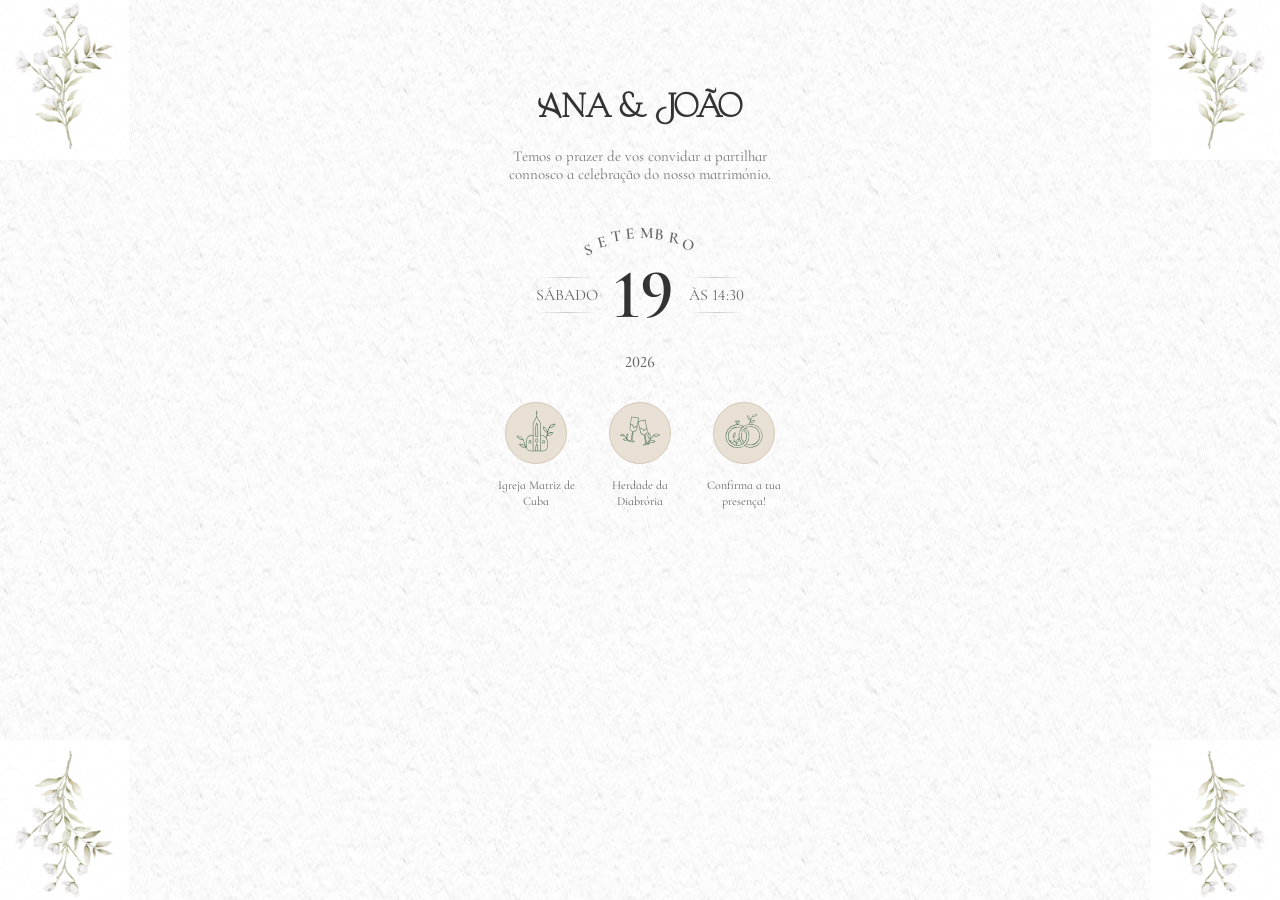
==== convite.html @ d4cdc8d2 "Add files via upload" ====
<!DOCTYPE html>
<html lang="pt">
<head>
  <meta charset="UTF-8">
  <title>Convite Casamento</title>

  <meta name="viewport" content="width=device-width, initial-scale=1.0">

  <!-- Fontes -->
  <link href="https://fonts.googleapis.com/css2?family=Cormorant+Infant:wght@300;400;500;600;700&display=swap" rel="stylesheet">
  <link href="https://fonts.googleapis.com/css2?family=Playfair+Display&family=Great+Vibes&display=swap" rel="stylesheet">

  <link rel="stylesheet" href="css/style.css">
</head>

<body>

  <!-- Ornamentos -->
  <div class="ornament top-left"></div>
  <div class="ornament top-right"></div>
  <div class="ornament bottom-left"></div>
  <div class="ornament bottom-right"></div>

  <div class="container">

    <h2 class="nomes">Ana & João</h2>

    <p class="frase">
      Temos o prazer de vos convidar a partilhar<br>
      connosco a celebração do nosso matrimónio.
    </p>

    <!-- DATA -->
    <div class="data">
      <div class="mes">
        <span>S</span><span>E</span><span>T</span><span>E</span><span>M</span><span>B</span><span>R</span><span>O</span>
      </div>

      <div class="linha">
        <span class="dia-semana">SÁBADO</span>
        <h1>19</h1>
        <span class="hora">ÀS 14:30</span>
      </div>

      <p class="ano">2026</p>
    </div>

    <!-- ICONES -->
    <div class="icons">
      <div class="icon-item">
        <div class="circle">
          <a href="https://www.google.com/maps/place/Igreja+Matriz+de+S%C3%A3o+Vicente/@38.1674891,-7.8931724,17z/data=!3m1!4b1!4m6!3m5!1s0xd1a0edcd490adb5:0x2ef035449714cdfe!8m2!3d38.1674891!4d-7.8905975!16s%2Fg%2F11g8xkr_s8?entry=ttu&g_ep=EgoyMDI2MDMwNC4xIKXMDSoASAFQAw%3D%3D" target="_blank">
            <img src="assets/igreja.svg" alt="Local">
          </a>
        </div>
        <p class="icon-text">Igreja Matriz de Cuba</p>
      </div>

      <!-- COPOS -->
      <div class="icon-item">
        <div class="circle">
          <a href="https://www.google.com/maps/place/Herdade+da+Diabr%C3%B3ria+-+Agroturismo/@38.0478917,-7.9405616,17z/data=!3m1!4b1!4m9!3m8!1s0xd1a12c5d1a5b58b:0x852acee4767ea145!5m2!4m1!1i2!8m2!3d38.0478917!4d-7.9379867!16s%2Fg%2F1tc_gjbj?entry=ttu&g_ep=EgoyMDI2MDMwNC4xIKXMDSoASAFQAw%3D%3D" target="_blank">
            <img src="assets/copos.svg" alt="Presentes">
          </a>
        </div>
        <p class="icon-text">Herdade da Diabrória</p>
      </div>

      <!-- ALIANÇAS -->
      <div class="icon-item">
        <div class="circle">
          <a href="https://forms.office.com/r/0EmKimUbge?origin=lprLink" target="_blank">
            <img src="assets/aneis.svg" alt="Confirmar">
          </a>
        </div>
        <p class="icon-text">Confirma a tua presença!</p>
      </div>

    </div>

  </div>

</body>
</html>
---- css/style.css ----
html, body {
  font-family: 'Cormorant Infant', serif;
  margin: 0;
  color: #333;
  text-align: center;
}

@font-face {
  font-family: 'SS Bruney';
  src: url('../fonts/ss-bruney.otf') format('opentype');
  font-weight: normal;
  font-style: normal;
}

body {
  margin: 0;
  padding: 0;
  background: url(../assets/fundo.png);
  font-family: 'Cormorant Infant', serif;
  display: flex;
  justify-content: center;
  align-items: flex-start;
  min-height: 100vh;
}

/* CONTAINER CENTRAL */
/* Adiciona margem superior para descer o conteúdo */
.container {
  margin-top: 40px; /* ajuste conforme necessário */
  width: 420px;
  background: url(../assets/fundo.png);
  /*margin: 40px auto;*/
  padding: 30px 30px 50px 30px;
  text-align: center;
  position: relative;
 /* box-shadow: 0 0 20px rgba(0,0,0,0.05); */
}

/* TEXTOS */
.iniciais {
  color: #bcbcbc;
  max-width: 120px;
  max-height: 120px;
  letter-spacing: 6px;
}

.frase {
  font-size: 15px;
  color: #777;
  margin: 5px 0 5px 0;
}

.pais {
  font-size: 12px;
  color: #999;
}

.nomes {
  font-family: 'SS Bruney', 'Great Vibes', cursive;
  font-size: 36px;
  margin: 15px 0;
}

.convite {
  font-size: 13px;
  margin-bottom: 25px;
}

/* DATA */
.data {
  position: relative;
  margin: 40px 0 30px 0;
  text-align: center;
}

.mes {
  font-family: 'Cormorant Infant', serif;
  font-size: 16px;
  font-weight: 600;
  color: #666;
  position: relative;
  height: 24px;
  margin: 0 auto 5px auto;
  text-align: center;
}

.mes span {
  display: inline-block;
  position: absolute;
  top: 0;
  left: 50%;
  transform-origin: 0 50px;
}

.mes span:nth-child(1) { transform: rotate(-20deg) translateX(-45px); }
.mes span:nth-child(2) { transform: rotate(-15deg) translateX(-33px); }
.mes span:nth-child(3) { transform: rotate(-10deg) translateX(-22px); }
.mes span:nth-child(4) { transform: rotate(-5deg) translateX(-11px); }
.mes span:nth-child(5) { transform: rotate(0deg) translateX(0px); }
.mes span:nth-child(6) { transform: rotate(5deg) translateX(11px); }
.mes span:nth-child(7) { transform: rotate(10deg) translateX(22px); }
.mes span:nth-child(8) { transform: rotate(15deg) translateX(33px); }

.data .linha {
  display: flex;
  justify-content: center;
  align-items: center;
  gap: 15px;
  position: relative;
}

.dia-semana,
.hora {
  font-size: 16px;
  color: #666;
  position: relative;
}

.dia-semana::before,
.dia-semana::after,
.hora::before,
.hora::after {
  content: '';
  position: absolute;
  left: 0;
  right: 0;
  height: 1px;
  background: linear-gradient(to right, transparent, #ccc, transparent);
}

.dia-semana::before,
.hora::before {
  top: -8px;
}

.dia-semana::after,
.hora::after {
  bottom: -8px;
}

.data h1 {
  font-size: 70px;
  margin: 0;
  font-weight: 600;
}

.ano {
  margin-top: 15px;
  font-size: 16px;
  color: #666;
  font-weight: 500;
}

/* ORNAMENTOS */
.ornament {
  position: fixed;
  width: 160px;
  height: 160px;
  background-size: contain;
  background-repeat: no-repeat;
  opacity: 0.85;
  pointer-events: none;
  z-index: 10;
}

/* IMPORTANTE: usa a mesma imagem e roda */
.top-left {
  top: 0;
  left: 0;
  background-image: url('../assets/ornamento.png');
}

.top-right {
  top: 0;
  right: 0;
  background-image: url('../assets/ornamento.png');
  transform: scaleX(-1);
}

.bottom-left {
  bottom: 0;
  left: 0;
  background-image: url('../assets/ornamento.png');
  transform: scaleY(-1);
}

.bottom-right {
  bottom: 0;
  right: 0;
  background-image: url('../assets/ornamento.png');
  transform: scale(-1);
}

.icons {
  display: flex;
  justify-content: center;
  gap: 30px;
  margin-top: 40px;
  flex-wrap: wrap;
}

.icon-item {
  display: flex;
  flex-direction: column;
  align-items: center;
  gap: 8px;
  width: auto;
  height: auto;
}

.circle {
  width: 60px;
  height: 60px;
  border-radius: 50%;
  background-color: #e8e0d5;  /* bege próximo do fundo #f5f0ea */
  border: 1px solid #d4c8b8;
  display: flex;
  align-items: center;
  justify-content: center;
  margin: 0 auto 8px;
  transition: background-color 0.2s;
}

.circle:hover {
  background-color: #ddd4c6;
}

.circle img {
  width: 32px;
  height: 32px;
  object-fit: contain;
}

.icon-item {
  display: flex;
  flex-direction: column;
  align-items: center;
  gap: 6px;
}

.icon-text {
  font-family: 'Cormorant Infant', Georgia, serif;
  font-size: 12px;
  color: #8a7560;
  text-align: center;
  max-width: 80px;
}

.icons {
  display: flex;
  justify-content: center;
  gap: 24px;
  margin-top: 24px;
}

.icons img {
  width: 50px;
  height: 50px;
  object-fit: contain;
}

.icon-text {
  margin: 0;
  font-size: 12px;
  color: #666;
  line-height: 1.3;
  word-wrap: break-word;
  white-space: normal;
  max-width: 80px;
  text-align: center;
}
.label {
  width: 100px;
  height: 50px;
  background-color: white;
  border-radius: 50px 50px 0 0;
  display: flex;
  align-items: center;
  justify-content: center;
  font-size: 12px;
  color: #666;
  margin-bottom: 10px;
  box-shadow: 0 2px 8px rgba(0, 0, 0, 0.1);
}

.label.below {
  border-radius: 0 0 50px 50px;
  margin-top: 10px;
  margin-bottom: 0;
}
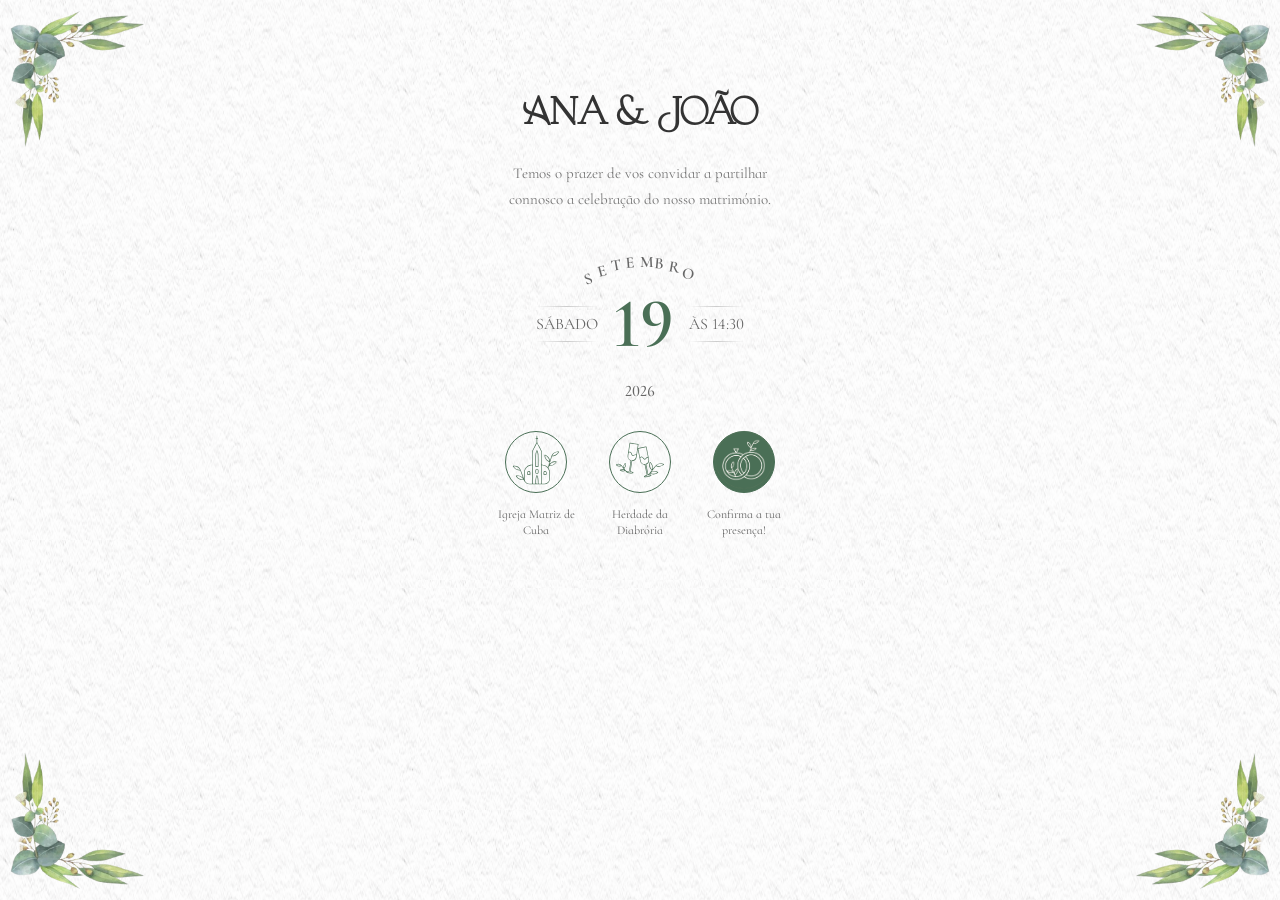
==== commit f5a0ef42: "Update convite.html" ====
--- a/convite.html
+++ b/convite.html
@@ -67,10 +67,10 @@
       </div>
 
       <!-- ALIANÇAS -->
-      <div class="icon-item">
+      <div class="icon-item destaque">
         <div class="circle">
-          <a href="https://forms.office.com/r/0EmKimUbge?origin=lprLink" target="_blank">
-            <img src="assets/aneis.svg" alt="Confirmar">
+          <a href="https://forms.office.com/r/0EmKimUbge?origin=lprLink" target="_blank" >
+            <img src="assets/aliancas - verde.png" alt="Confirmar">
           </a>
         </div>
         <p class="icon-text">Confirma a tua presença!</p>
@@ -81,4 +81,4 @@
   </div>
 
 </body>
-</html>+</html>
--- a/css/style.css
+++ b/css/style.css
@@ -66,6 +66,26 @@
   margin-bottom: 25px;
 }
 
+
+.convite-inner{
+  padding:40px 28px;
+  text-align:center;
+}
+
+.nomes{
+  font-size:42px;
+  margin-bottom:20px;
+}
+
+.frase{
+  line-height:1.7;
+  margin-bottom:40px;
+}
+
+.data{
+  font-size:22px;
+}
+
 /* DATA */
 .data {
   position: relative;
@@ -107,6 +127,7 @@
   align-items: center;
   gap: 15px;
   position: relative;
+  color: #4A6F56;
 }
 
 .dia-semana,
@@ -212,8 +233,8 @@
   width: 60px;
   height: 60px;
   border-radius: 50%;
-  background-color: #e8e0d5;  /* bege próximo do fundo #f5f0ea */
-  border: 1px solid #d4c8b8;
+  background-color: transparent;  /* bege próximo do fundo #f5f0ea */
+  border: 1px solid #4A6F56;
   display: flex;
   align-items: center;
   justify-content: center;
@@ -254,8 +275,8 @@
 }
 
 .icons img {
-  width: 50px;
-  height: 50px;
+  width: 60px;
+  height: 60px;
   object-fit: contain;
 }
 
@@ -269,6 +290,10 @@
   max-width: 80px;
   text-align: center;
 }
+
+.destaque .circle{
+  background:#4A6F56;
+}
 .label {
   width: 100px;
   height: 50px;
@@ -288,3 +313,123 @@
   margin-top: 10px;
   margin-bottom: 0;
 }
+
+
+.scene{
+  display:flex;
+  align-items:center;
+  justify-content:center;
+  width:100vw;
+  height:100vh;
+  overflow:visible;
+  background:#f5f0ea;
+}
+
+.envelope-wrap{
+  position:relative;
+  width:360px;
+  height:560px;
+  cursor:pointer;
+}
+
+.envelope-wrap svg{
+  position:absolute;
+  inset:0;
+  width:100%;
+  height:100%;
+  z-index:5;
+}
+
+.flap-top-g{
+  transform-origin:180px 0px;
+  transform-box:view-box;
+  transition:transform 0.8s cubic-bezier(.4,0,.2,1);
+}
+
+.open .flap-top-g{
+  transform:rotateX(180deg);
+}
+
+.seal-area{
+  position:absolute;
+  left:50%;
+  top:56%;
+  transform:translate(-50%, -50%);
+  z-index:20;
+  transition:opacity .3s;
+}
+
+.open .seal-area{
+  opacity:0;
+  pointer-events:none;
+}
+
+.seal-img{
+  width:90px;
+  height:90px;
+  border-radius:50%;
+  object-fit:cover;
+}
+
+.click-hint{
+  margin-top:12px;
+}
+
+.click-hint span{
+  font-size:18px;
+  color:#b0915a;
+  font-style:italic;
+}
+
+.convite-card{
+  position:absolute;
+
+  left:50%;
+  top:50%;
+
+  width:320px;
+  height:480px;
+
+  transform:
+    translate(-50%, 120%);
+
+  background:url(../assets/fundo.png);
+
+  border-radius:12px;
+
+  z-index:100;
+
+  overflow:auto;
+
+  transition:
+    transform 1.3s cubic-bezier(.22,1,.36,1);
+
+  box-shadow:
+    0 12px 30px rgba(0,0,0,.16);
+}
+
+.convite-card.show{
+  transform:
+    translate(-50%, -50%);
+}
+
+
+
+/* CARTÃO SAI DO ENVELOPE */
+.convite-card.show{
+  transform:
+    translateX(-50%)
+translateY(-55%);}
+
+/* ESCONDE O ENVELOPE */
+.envelope-hidden svg,
+.envelope-hidden .seal-area{
+  opacity:0;
+  transition:opacity .8s ease;
+  pointer-events:none;
+}
+
+/* CONVITE PASSA PARA A FRENTE */
+.envelope-hidden .convite-card{
+  z-index:50;
+}
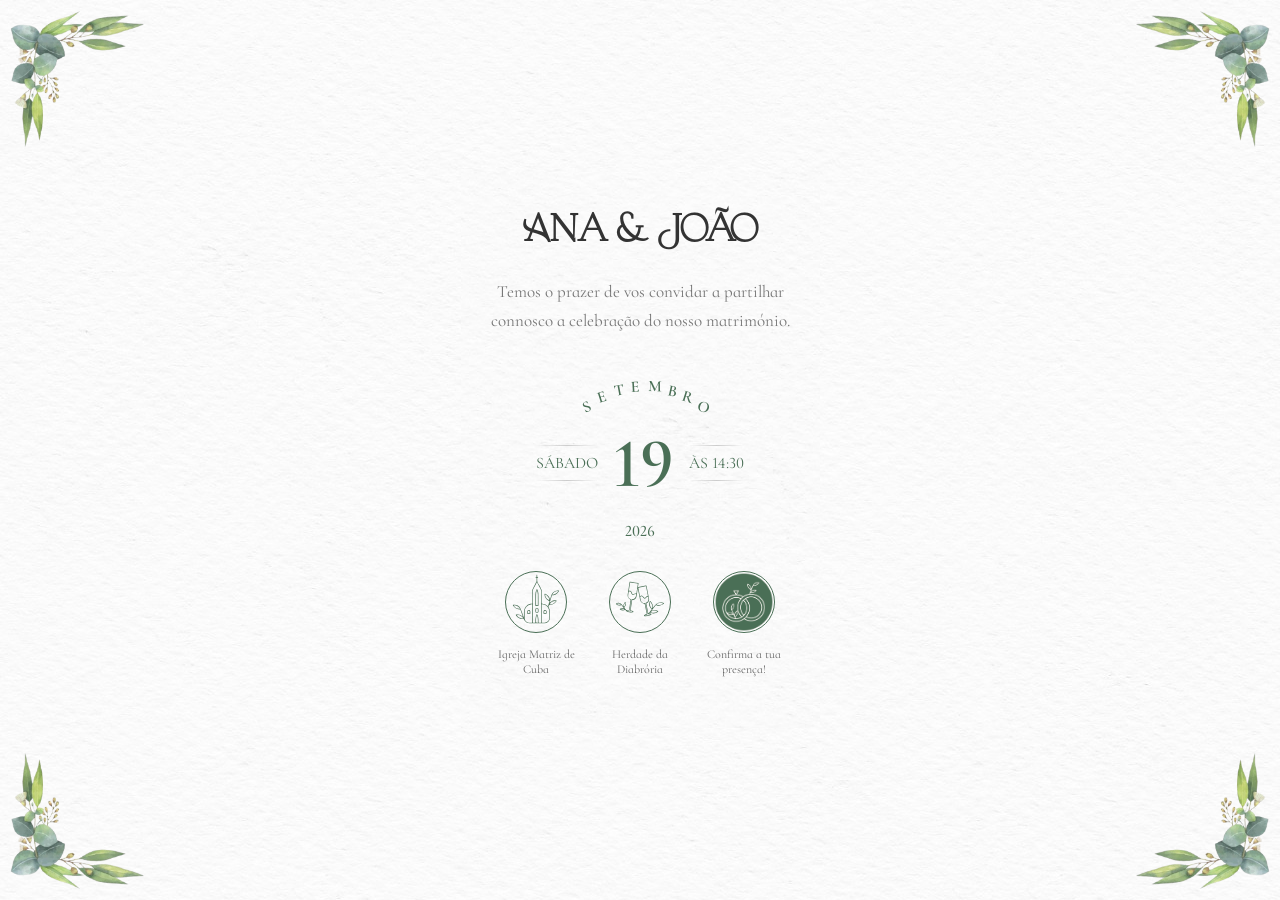
==== commit 3a7796d8: "Updated convite.html" ====
--- a/convite.html
+++ b/convite.html
@@ -2,50 +2,55 @@
 <html lang="pt">
 <head>
   <meta charset="UTF-8">
-  <title>Convite Casamento</title>
-
+  <title>Casamento Ana & João</title>
   <meta name="viewport" content="width=device-width, initial-scale=1.0">
-
-  <!-- Fontes -->
   <link href="https://fonts.googleapis.com/css2?family=Cormorant+Infant:wght@300;400;500;600;700&display=swap" rel="stylesheet">
   <link href="https://fonts.googleapis.com/css2?family=Playfair+Display&family=Great+Vibes&display=swap" rel="stylesheet">
-
   <link rel="stylesheet" href="css/style.css">
+  <style>
+    .mes {
+      height: 40px;
+      margin: 0 auto 5px auto;
+    }
+    .mes {
+      height: 40px;
+      margin: 0 auto 5px auto;
+    }
+    .mes span {
+      transform-origin: center 65px;
+    }
+    .mes span:nth-child(1) { transform: rotate(-24.5deg) translateX(-38px); }
+    .mes span:nth-child(2) { transform: rotate(-17.5deg) translateX(-27px); }
+    .mes span:nth-child(3) { transform: rotate(-10.5deg) translateX(-16px); }
+    .mes span:nth-child(4) { transform: rotate(-3.5deg) translateX(-6px); }
+    .mes span:nth-child(5) { transform: rotate(2deg) translateX(6px); }
+    .mes span:nth-child(6) { transform: rotate(12deg) translateX(17px); }
+    .mes span:nth-child(7) { transform: rotate(17.5deg) translateX(27px); }
+    .mes span:nth-child(8) { transform: rotate(24.5deg) translateX(38px); }
+  </style>
 </head>
-
 <body>
-
-  <!-- Ornamentos -->
   <div class="ornament top-left"></div>
   <div class="ornament top-right"></div>
   <div class="ornament bottom-left"></div>
   <div class="ornament bottom-right"></div>
-
   <div class="container">
-
     <h2 class="nomes">Ana & João</h2>
-
     <p class="frase">
       Temos o prazer de vos convidar a partilhar<br>
       connosco a celebração do nosso matrimónio.
     </p>
-
-    <!-- DATA -->
     <div class="data">
       <div class="mes">
         <span>S</span><span>E</span><span>T</span><span>E</span><span>M</span><span>B</span><span>R</span><span>O</span>
       </div>
-
       <div class="linha">
         <span class="dia-semana">SÁBADO</span>
         <h1>19</h1>
         <span class="hora">ÀS 14:30</span>
       </div>
-
       <p class="ano">2026</p>
     </div>
-
-    <!-- ICONES -->
     <div class="icons">
       <div class="icon-item">
         <div class="circle">
@@ -55,8 +60,6 @@
         </div>
         <p class="icon-text">Igreja Matriz de Cuba</p>
       </div>
-
-      <!-- COPOS -->
       <div class="icon-item">
         <div class="circle">
           <a href="https://www.google.com/maps/place/Herdade+da+Diabr%C3%B3ria+-+Agroturismo/@38.0478917,-7.9405616,17z/data=!3m1!4b1!4m9!3m8!1s0xd1a12c5d1a5b58b:0x852acee4767ea145!5m2!4m1!1i2!8m2!3d38.0478917!4d-7.9379867!16s%2Fg%2F1tc_gjbj?entry=ttu&g_ep=EgoyMDI2MDMwNC4xIKXMDSoASAFQAw%3D%3D" target="_blank">
@@ -65,20 +68,15 @@
         </div>
         <p class="icon-text">Herdade da Diabrória</p>
       </div>
-
-      <!-- ALIANÇAS -->
       <div class="icon-item destaque">
         <div class="circle">
-          <a href="https://forms.office.com/r/0EmKimUbge?origin=lprLink" target="_blank" >
+          <a href="https://forms.office.com/r/0EmKimUbge?origin=lprLink" target="_blank">
             <img src="assets/aliancas - verde.png" alt="Confirmar">
           </a>
         </div>
         <p class="icon-text">Confirma a tua presença!</p>
       </div>
-
     </div>
-
   </div>
-
 </body>
 </html>
--- a/css/style.css
+++ b/css/style.css
@@ -3,6 +3,7 @@
   margin: 0;
   color: #333;
   text-align: center;
+  overflow-x:hidden;
 }
 
 @font-face {
@@ -15,25 +16,24 @@
 body {
   margin: 0;
   padding: 0;
-  background: url(../assets/fundo.png);
+  background: url(../assets/fundo.jpeg);
   font-family: 'Cormorant Infant', serif;
   display: flex;
   justify-content: center;
-  align-items: flex-start;
-  min-height: 100vh;
+  align-items: center; /* era flex-start — agora centra verticalmente */
+
+  min-height:100dvh;
+  overflow-x:hidden;
 }
 
 /* CONTAINER CENTRAL */
-/* Adiciona margem superior para descer o conteúdo */
 .container {
-  margin-top: 40px; /* ajuste conforme necessário */
-  width: 420px;
-  background: url(../assets/fundo.png);
-  /*margin: 40px auto;*/
-  padding: 30px 30px 50px 30px;
+  margin: auto; /* era margin-top: 40px — agora centra horizontal e verticalmente */
+   max-width:92vw;
+  background: url(../assets/fundo.jpeg);
+  padding: 30px 30px 50px;
   text-align: center;
   position: relative;
- /* box-shadow: 0 0 20px rgba(0,0,0,0.05); */
 }
 
 /* TEXTOS */
@@ -45,7 +45,7 @@
 }
 
 .frase {
-  font-size: 15px;
+  font-size: 17px;
   color: #777;
   margin: 5px 0 5px 0;
 }
@@ -58,7 +58,7 @@
 .nomes {
   font-family: 'SS Bruney', 'Great Vibes', cursive;
   font-size: 36px;
-  margin: 15px 0;
+  margin: 0px;
 }
 
 .convite {
@@ -82,22 +82,21 @@
   margin-bottom:40px;
 }
 
-.data{
-  font-size:22px;
-}
 
 /* DATA */
 .data {
   position: relative;
+  font-size:22px;
   margin: 40px 0 30px 0;
   text-align: center;
+  color: #4A6F56;
 }
 
 .mes {
   font-family: 'Cormorant Infant', serif;
   font-size: 16px;
   font-weight: 600;
-  color: #666;
+  color: #4A6F56;
   position: relative;
   height: 24px;
   margin: 0 auto 5px auto;
@@ -133,7 +132,7 @@
 .dia-semana,
 .hora {
   font-size: 16px;
-  color: #666;
+  color: #4A6F56;
   position: relative;
 }
 
@@ -145,6 +144,7 @@
   position: absolute;
   left: 0;
   right: 0;
+  color: #4A6F56;
   height: 1px;
   background: linear-gradient(to right, transparent, #ccc, transparent);
 }
@@ -168,7 +168,7 @@
 .ano {
   margin-top: 15px;
   font-size: 16px;
-  color: #666;
+  color: #4A6F56;
   font-weight: 500;
 }
 
@@ -184,7 +184,6 @@
   z-index: 10;
 }
 
-/* IMPORTANTE: usa a mesma imagem e roda */
 .top-left {
   top: 0;
   left: 0;
@@ -233,7 +232,7 @@
   width: 60px;
   height: 60px;
   border-radius: 50%;
-  background-color: transparent;  /* bege próximo do fundo #f5f0ea */
+  background-color: transparent;
   border: 1px solid #4A6F56;
   display: flex;
   align-items: center;
@@ -292,8 +291,17 @@
 }
 
 .destaque .circle{
-  background:#4A6F56;
-}
+  background: #fff;
+}
+
+.destaque .circle img {
+  width: 60px;
+  height: 60px;
+  object-fit: contain;
+  display: block;
+  margin: auto;
+}
+
 .label {
   width: 100px;
   height: 50px;
@@ -319,16 +327,16 @@
   display:flex;
   align-items:center;
   justify-content:center;
-  width:100vw;
-  height:100vh;
-  overflow:visible;
+  width:100%;
+min-height:100dvh;
+  overflow:hidden;
   background:#f5f0ea;
 }
 
 .envelope-wrap{
   position:relative;
-  width:360px;
-  height:560px;
+ width:100%;
+height:100dvh;
   cursor:pointer;
 }
 
@@ -383,45 +391,27 @@
 
 .convite-card{
   position:absolute;
-
   left:50%;
   top:50%;
-
   width:320px;
   height:480px;
-
-  transform:
-    translate(-50%, 120%);
-
-  background:url(../assets/fundo.png);
-
+  transform: translate(-50%, 120%);
+  background:url(../assets/fundo.jpeg);
   border-radius:12px;
-
   z-index:100;
-
   overflow:auto;
-
-  transition:
-    transform 1.3s cubic-bezier(.22,1,.36,1);
-
-  box-shadow:
-    0 12px 30px rgba(0,0,0,.16);
+  transition: transform 1.3s cubic-bezier(.22,1,.36,1);
+  box-shadow: 0 12px 30px rgba(0,0,0,.16);
 }
 
 .convite-card.show{
-  transform:
-    translate(-50%, -50%);
-}
-
-
-
-/* CARTÃO SAI DO ENVELOPE */
+  transform: translate(-50%, -50%);
+}
+
 .convite-card.show{
-  transform:
-    translateX(-50%)
-translateY(-55%);}
-
-/* ESCONDE O ENVELOPE */
+  transform: translateX(-50%) translateY(-55%);
+}
+
 .envelope-hidden svg,
 .envelope-hidden .seal-area{
   opacity:0;
@@ -429,7 +419,6 @@
   pointer-events:none;
 }
 
-/* CONVITE PASSA PARA A FRENTE */
 .envelope-hidden .convite-card{
   z-index:50;
 }
